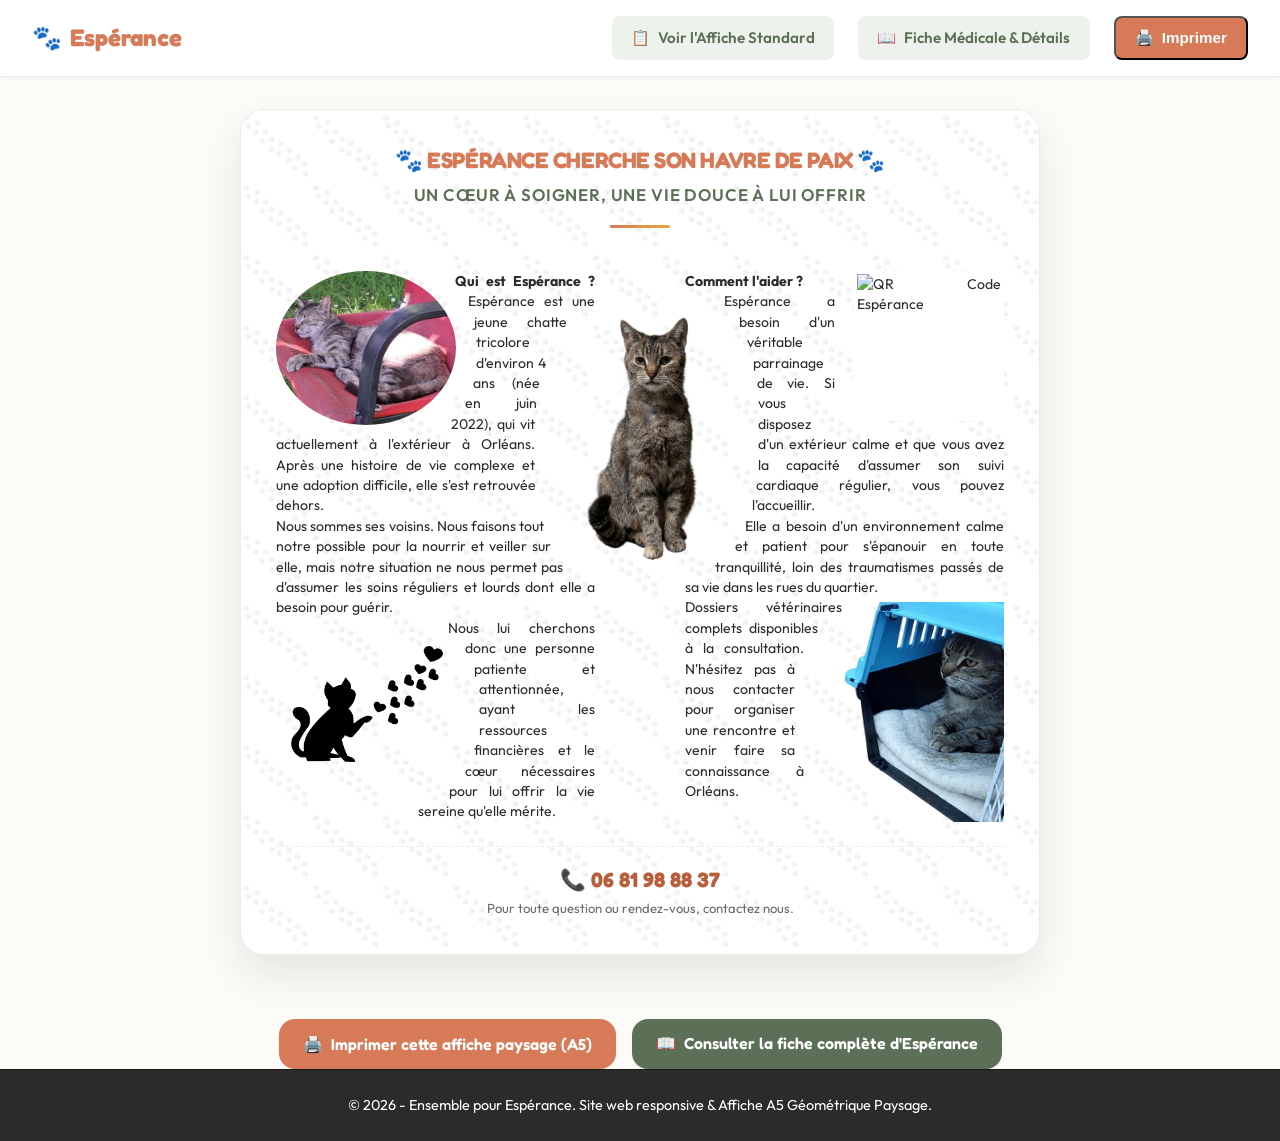
==== affiche_coins.html @ 39a7cecc "first commit" ====
<!DOCTYPE html>
<html lang="fr">

<head>
  <meta charset="UTF-8">
  <meta name="viewport" content="width=device-width, initial-scale=1.0">
  <title>🐾 ESPÉRANCE - HAVRE DE PAIX (Coins & Centre) 🐾</title>
  <meta name="description"
    content="Affiche de présentation alternative d'Espérance avec disposition aux coins et au centre pour un text wrap harmonieux.">
  <link rel="stylesheet" href="css/style.css">
  <!-- Bibliothèque de QR code CDN -->
  <script src="https://cdnjs.cloudflare.com/ajax/libs/qrcodejs/1.0.0/qrcode.min.js"
    integrity="sha512-CNgIRecGo7nOMXXjpixt97yIXEeq45ZhKvEGlI7Luw147IPQLZZx745PgK52dXG5yAA3NCjOzOESsYF3C8cxg=="
    crossorigin="anonymous" referrerpolicy="no-referrer"></script>
</head>

<body>

  <!-- En-tête (Non imprimable) -->
  <header class="site-header">
    <div class="site-logo">
      <span>🐾</span> Espérance
    </div>
    <nav class="nav-links">
      <a href="index.html" class="nav-btn secondary">
        <span>📋</span> Voir l'Affiche Standard
      </a>
      <a href="details.html" class="nav-btn secondary">
        <span>📖</span> Fiche Médicale & Détails
      </a>
      <button onclick="window.print()" class="nav-btn primary">
        <span>🖨️</span> Imprimer
      </button>
    </nav>
  </header>

  <!-- Layout Principal -->
  <main>
    <!-- Affiche A5 Géométrique Paysage -->
    <article class="flyer-corners" id="printable-flyer">

      <div class="flyer-corners-header">
        <h1 class="flyer-tagline" id="flyer-heading">🐾 ESPÉRANCE CHERCHE SON HAVRE DE PAIX 🐾</h1>
        <p class="flyer-sub" id="flyer-subtitle">Un cœur à soigner, une vie douce à lui offrir</p>
        <div class="divider"></div>
      </div>

      <!-- Structure 2 Colonnes + Image Centrale en Paysage -->
      <div class="two-columns-layout">

        <!-- Image Centrale Absolue Agrandie (Photo 1) - SANS bordure -->
        <div class="center-image-container">
          <img src="photo/1.png" alt="Espérance au centre" id="center-img">
        </div>

        <!-- Colonne Gauche -->
        <div class="column column-left">
          <!-- Cale Centrale Gauche pour text-wrap parfait -->
          <div class="center-spacer-left"></div>

          <!-- Paragraphe 1 : Coin Haut Gauche (Photo 3) -->
          <p id="history-p1">
            <img src="photo/3.jpg" alt="Espérance haut gauche" class="corner-img-top-left" id="top-left-img">
            <strong class="text-right">Qui est Espérance ?</strong>
            Espérance est une jeune chatte tricolore d'environ 4 ans (née en juin 2022), qui vit actuellement à
            l'extérieur à Orléans. Après une histoire de vie complexe et une adoption difficile, elle s'est retrouvée
            dehors.
          </p>

          <!-- Paragraphe 2 : Text-wrap automatique -->
          <p id="history-p2">
            Nous sommes ses voisins. Nous faisons tout notre possible pour la nourrir et veiller sur elle, mais notre
            situation ne nous permet pas d'assumer les soins réguliers et lourds dont elle a besoin pour guérir.
          </p>

          <!-- Paragraphe 3 : Coin Bas Gauche (Photo a) -->
          <p id="history-p3">
            <img src="photo/a.png" alt="Espérance bas gauche" class="corner-img-bottom-left" id="bottom-left-img">
            Nous lui cherchons donc une personne patiente et attentionnée, ayant les ressources financières et le cœur
            nécessaires pour lui offrir la vie sereine qu'elle mérite.
          </p>

        </div>

        <!-- Colonne Droite -->
        <div class="column column-right">
          <!-- Cale Centrale Droite pour text-wrap parfait -->
          <div class="center-spacer-right"></div>

          <!-- Paragraphe 1 : Coin Haut Droite (QR Code) -->
          <div class="corner-qr-top-right" id="qrcode-box"></div>
          <p id="help-p1">
            <strong>Comment l'aider ?</strong><br>
            Espérance a besoin d'un véritable parrainage de vie. Si vous disposez d'un extérieur calme et que vous avez
            la
            capacité d'assumer son suivi cardiaque régulier, vous pouvez l'accueillir.
          </p>

          <!-- Paragraphe 2 : Text-wrap automatique -->
          <p id="help-p2">
            Elle a besoin d'un environnement calme et patient pour s'épanouir en toute tranquillité, loin des
            traumatismes passés de sa vie dans les rues du quartier.
          </p>

          <!-- Paragraphe 3 : Coin Bas Droite (Photo 2) -->
          <p id="help-p3">
            <img src="photo/2.png" alt="Espérance bas droite" class="corner-img-bottom-right" id="bottom-right-img">
            Dossiers vétérinaires complets disponibles à la consultation. N'hésitez pas à nous contacter pour organiser
            une rencontre et venir faire sa connaissance à Orléans.
          </p>

        </div>

      </div>

      <!-- Pied de page -->
      <footer class="flyer-corners-footer">
        <p class="phone">📞 <span id="contact-number">06 81 98 88 37</span></p>
        <p class="note">Pour toute question ou rendez-vous, contactez nous.</p>
      </footer>

    </article>
  </main>

  <!-- Boutons de contrôle (Non imprimables) -->
  <div class="controls-container">
    <button onclick="window.print()" class="control-btn accent">
      <span>🖨️</span> Imprimer cette affiche paysage (A5)
    </button>
    <a href="details.html" class="control-btn">
      <span>📖</span> Consulter la fiche complète d'Espérance
    </a>
  </div>

  <!-- Pied de page global (Non imprimable) -->
  <footer class="site-footer">
    <p>© 2026 - Ensemble pour Espérance. Site web responsive & Affiche A5 Géométrique Paysage.</p>
  </footer>

  <script src="js/app.js"></script>
</body>

</html>
---- css/style.css ----
/* Importation des polices Google Fonts */
@import url('https://fonts.googleapis.com/css2?family=Fredoka:wght@300..700&family=Outfit:wght@300..900&display=swap');

/* Variables de thème et constantes */
:root {
  --font-title: 'Fredoka', system-ui, -apple-system, sans-serif;
  --font-body: 'Outfit', system-ui, -apple-system, sans-serif;

  /* Palette de couleurs chaudes et bienveillantes (inspirées du pelage tricolore d'Espérance) */
  --bg-main: #fcfbf7;
  --bg-card: #ffffff;
  --primary: #d67a57;
  /* Terracotta douce */
  --primary-light: #f5eae4;
  --primary-dark: #b85e3a;
  --secondary: #5b7056;
  /* Vert sauge apaisant */
  --secondary-light: #eef2ed;
  --accent: #e5a93c;
  /* Doré chaleureux */
  --text-dark: #2d2b2a;
  --text-light: #6e6a68;
  --border-color: #edebe7;

  /* Ombres premium */
  --shadow-sm: 0 2px 4px rgba(45, 43, 42, 0.04);
  --shadow-md: 0 10px 20px rgba(45, 43, 42, 0.06);
  --shadow-lg: 0 20px 40px rgba(45, 43, 42, 0.1);

  --radius-sm: 8px;
  --radius-md: 16px;
  --radius-lg: 24px;

  --transition: all 0.3s cubic-bezier(0.4, 0, 0.2, 1);
}

/* Reset et styles de base */
*,
*::before,
*::after {
  box-sizing: border-box;
  margin: 0;
  padding: 0;
}

body {
  font-family: var(--font-body);
  background-color: var(--bg-main);
  color: var(--text-dark);
  line-height: 1.6;
  min-height: 100vh;
  display: flex;
  flex-direction: column;
}

a {
  color: inherit;
  text-decoration: none;
}

/* En-tête de navigation du site (non imprimable) */
.site-header {
  background-color: var(--bg-card);
  border-bottom: 1px solid var(--border-color);
  padding: 1rem 2rem;
  display: flex;
  justify-content: space-between;
  align-items: center;
  position: sticky;
  top: 0;
  z-index: 100;
  box-shadow: var(--shadow-sm);
}

.site-logo {
  font-family: var(--font-title);
  font-size: 1.5rem;
  font-weight: 700;
  color: var(--primary);
  display: flex;
  align-items: center;
  gap: 0.5rem;
}

.nav-links {
  display: flex;
  gap: 1.5rem;
}

.nav-btn {
  padding: 0.6rem 1.2rem;
  border-radius: var(--radius-sm);
  font-weight: 600;
  font-size: 0.95rem;
  transition: var(--transition);
  display: inline-flex;
  align-items: center;
  gap: 0.5rem;
}

.nav-btn.secondary {
  background-color: var(--secondary-light);
  color: var(--secondary);
}

.nav-btn.secondary:hover {
  background-color: #e0e7df;
}

.nav-btn.primary {
  background-color: var(--primary);
  color: #ffffff;
}

.nav-btn.primary:hover {
  background-color: var(--primary-dark);
  transform: translateY(-1px);
}

/* Layout principal */
main {
  flex: 1;
  padding: 2rem 1.5rem;
  display: flex;
  justify-content: center;
  align-items: center;
  flex-direction: column;
  gap: 2rem;
}

/* Container de l'affiche / flyer */
.flyer-container {
  width: 100%;
  max-width: 560px;
  /* Équivalent à un ratio A5 sur écran large */
  background: var(--bg-card);
  border-radius: var(--radius-lg);
  box-shadow: var(--shadow-lg);
  border: 1px solid var(--border-color);
  padding: 2.5rem;
  position: relative;
  overflow: hidden;
  transition: var(--transition);
}

/* Filigrane décoratif */
.flyer-container::before {
  content: '🐾';
  position: absolute;
  top: -20px;
  right: -20px;
  font-size: 8rem;
  opacity: 0.03;
  pointer-events: none;
}

/* Titres et structure du flyer */
.flyer-header {
  text-align: center;
  margin-bottom: 1.5rem;
}

.flyer-tagline {
  font-family: var(--font-title);
  color: var(--primary);
  font-size: 1.4rem;
  font-weight: 700;
  line-height: 1.3;
  margin-bottom: 0.5rem;
  letter-spacing: -0.02em;
}

.flyer-sub {
  font-family: var(--font-body);
  color: var(--secondary);
  font-size: 1.05rem;
  font-weight: 600;
  text-transform: uppercase;
  letter-spacing: 0.05em;
}

/* Diviseur stylisé */
.divider {
  height: 3px;
  width: 60px;
  background: linear-gradient(90deg, var(--primary), var(--accent));
  margin: 1rem auto 1.5rem;
  border-radius: 2px;
}

/* Contenu du texte avec text wrap */
.flyer-content {
  font-size: 0.95rem;
  color: var(--text-dark);
  text-align: justify;
}

.section-title {
  font-family: var(--font-title);
  font-size: 1.15rem;
  color: var(--secondary);
  margin: 1.2rem 0 0.5rem;
  display: flex;
  align-items: center;
  gap: 0.4rem;
}

/* Image principale avec text wrap - SANS bordure */
.wrap-image-left {
  float: left;
  width: 140px;
  height: 140px;
  margin: 0.3rem 1.2rem 0.5rem 0;
  border-radius: var(--radius-md);
  object-fit: cover;
  border: none;
  shape-outside: margin-box;
}

.wrap-image-right {
  float: right;
  width: 140px;
  height: 140px;
  margin: 0.3rem 0 0.5rem 1.2rem;
  border-radius: var(--radius-md);
  object-fit: cover;
  border: none;
  shape-outside: margin-box;
}

/* Pied de page du flyer - Informations de contact et QR code */
.flyer-footer {
  margin-top: 1.8rem;
  padding-top: 1.5rem;
  border-top: 1.5px dashed var(--border-color);
  display: flex;
  justify-content: space-between;
  align-items: center;
  gap: 1.5rem;
}

.contact-info {
  flex: 1;
}

.contact-label {
  font-size: 0.8rem;
  text-transform: uppercase;
  color: var(--text-light);
  letter-spacing: 0.05em;
  font-weight: 600;
  margin-bottom: 0.2rem;
}

.contact-phone {
  font-family: var(--font-title);
  font-size: 1.25rem;
  color: var(--primary-dark);
  font-weight: 700;
  display: flex;
  align-items: center;
  gap: 0.4rem;
}

.contact-details {
  font-size: 0.85rem;
  color: var(--text-light);
  margin-top: 0.3rem;
  line-height: 1.4;
}

/* Zone du QR code - SANS bordure */
.qr-container {
  display: flex;
  flex-direction: column;
  align-items: center;
  gap: 0.3rem;
  background-color: var(--bg-main);
  padding: 0.6rem;
  border-radius: var(--radius-md);
  border: none;
  min-width: 100px;
  box-shadow: var(--shadow-sm);
  transition: var(--transition);
}

.qr-container:hover {
  transform: scale(1.03);
}

.qr-code {
  width: 76px;
  height: 76px;
  display: flex;
  justify-content: center;
  align-items: center;
  background: white;
  border-radius: var(--radius-sm);
}

.qr-code canvas,
.qr-code img {
  max-width: 100%;
  max-height: 100%;
}

.qr-label {
  font-size: 0.65rem;
  font-weight: 700;
  text-transform: uppercase;
  color: var(--secondary);
  letter-spacing: 0.02em;
  text-align: center;
}

/* ==========================================================================
   Affiche alternative : FORMAT PAYSAGE "Coins et Centre" XXL - SILHOUETTE ENTIÈRE
   ========================================================================== */

/* Container de l'affiche - Hauteur fluide sur le web */
.flyer-corners {
  width: 100%;
  max-width: 800px;
  min-height: 560px;
  height: auto;
  background-color: var(--bg-card);
  border-radius: var(--radius-lg);
  box-shadow: var(--shadow-lg);
  border: 1px solid var(--border-color);
  padding: 2.2rem;
  position: relative;
  overflow: hidden;
  transition: var(--transition);
  display: flex;
  flex-direction: column;
}

/* Fond filigrane personnalisé avec photo/b.png */
.flyer-corners::before {
  content: '';
  position: absolute;
  inset: 0;
  background-image: url('../photo/b.png');
  background-repeat: repeat;
  background-size: 70px;
  opacity: 0.06;
  pointer-events: none;
  z-index: 1;
}

.flyer-corners-header {
  position: relative;
  z-index: 2;
  text-align: center;
  margin-bottom: 1.2rem;
}

/* Disposition multi-colonnes en paysage */
.two-columns-layout {
  position: relative;
  z-index: 2;
  flex: 1;
  display: flex;
  justify-content: space-between;
  gap: 90px;
  /* Espace central */
  min-height: 440px;
  height: auto;
}

/* Image centrale XXL allongée (Photo 1) - Silhouette de chat assis visible en entier (contain), sans border-radius */
.center-image-container {
  position: absolute;
  left: 50%;
  top: 60px;
  /* Décalage vertical fixe coordonné avec le margin-top des cales */
  transform: translateX(-50%);
  /* Centrage horizontal uniquement */
  width: 170px;
  height: 260px;
  z-index: 10;
  pointer-events: none;
  display: flex;
  align-items: center;
  justify-content: center;
  background: transparent;
}

.center-image-container img {
  width: 100%;
  height: 100%;
  object-fit: contain;
  border: none;
  border-radius: 0 !important;
  box-shadow: none !important;
  background: transparent;
  margin-bottom: 3rem;
}

/* Colonnes */
.column {
  width: 355px;
  height: 100%;
  text-align: justify;
  font-size: 0.88rem;
  line-height: 1.45;
  color: var(--text-dark);
}

/* Cales centrales adaptées à la hauteur de 260px et à la silhouette de chat assis (elliptique verticale) */
.center-spacer-left {
  float: right;
  width: 60px;
  /* 40px empiètement + 20px sécurité */
  height: 260px;
  margin-top: 60px;
  /* Décalage coordonné pour débuter à la même hauteur que le chat */
  shape-outside: ellipse(60px 130px at 100% 55%);
  margin-left: 0.8rem;
}

.center-spacer-right {
  float: left;
  width: 60px;
  /* 40px empiètement + 20px sécurité */
  height: 260px;
  margin-top: 60px;
  /* Décalage coordonné pour débuter à la même hauteur que le chat */
  shape-outside: ellipse(60px 130px at 20% 50%);
  margin-right: 0.8rem;
}

/* Images de coins XXL et SANS bordures (130px et 120px) */
.corner-img-top-left {
  float: left;
  width: 180px;
  margin: 0 2rem 0.3rem 0;
  border-radius: 50%;
  object-fit: cover;
  border: none;
  shape-outside: circle(50%);
}

.text-right {
  display: block;
  text-align: right !important;
  word-spacing: 4px;
}

.corner-qr-top-right {
  float: right;
  width: 150px;
  height: 150px;
  margin: 0 0 0.3rem 1.2rem;
  background: white;
  border: none;
  border-radius: var(--radius-sm);
  padding: 0.2rem;
  display: flex;
  flex-direction: column;
  align-items: center;
  justify-content: center;
  shape-outside: margin-box;
}

.corner-qr-top-right canvas,
.corner-qr-top-right img {
  max-width: 100%;
  max-height: 100%;
}

.corner-img-bottom-left {
  float: left;
  width: 180px;
  margin: 0.3rem 1.8rem 0 0;
  object-fit: cover;
  border: none;
  shape-outside: circle(50%);
}

.corner-img-bottom-right {
  float: right;
  width: 180px;
  height: 220px;
  margin: 0.3rem 0 0 1.8rem;
  object-fit: cover;
  border: none;
  shape-outside: circle(50%);
}

/* Pied de page de l'affiche paysage */
.flyer-corners-footer {
  position: relative;
  z-index: 2;
  margin-top: 1.5rem;
  padding-top: 1rem;
  border-top: 1.5px dashed var(--border-color);
  text-align: center;
}

.flyer-corners-footer .phone {
  font-family: var(--font-title);
  font-size: 1.3rem;
  color: var(--primary-dark);
  font-weight: 700;
  margin-bottom: 0.1rem;
}

.flyer-corners-footer .note {
  font-size: 0.82rem;
  color: var(--text-light);
}

/* ==========================================
   Page de Détails
   ========================================== */
.details-container {
  width: 100%;
  max-width: 1000px;
  display: grid;
  grid-template-columns: 1fr;
  gap: 2rem;
  margin: 1.5rem auto;
}

@media (min-width: 768px) {
  .details-container {
    grid-template-columns: 1.2fr 1.8fr;
  }
}

/* Colonne de gauche - Fiche résumé */
.profile-card {
  background: var(--bg-card);
  border-radius: var(--radius-lg);
  border: 1px solid var(--border-color);
  box-shadow: var(--shadow-md);
  padding: 2rem;
  display: flex;
  flex-direction: column;
  align-items: center;
  text-align: center;
  position: sticky;
  top: 90px;
  height: fit-content;
}

.profile-avatar-container {
  position: relative;
  margin-bottom: 1.5rem;
}

.profile-avatar {
  width: 160px;
  height: 160px;
  border-radius: 50%;
  object-fit: cover;
  border: none;
  box-shadow: var(--shadow-md);
}

.profile-badge {
  position: absolute;
  bottom: 5px;
  right: 5px;
  background: var(--accent);
  color: white;
  font-size: 1.2rem;
  padding: 0.4rem;
  border-radius: 50%;
  line-height: 1;
  box-shadow: var(--shadow-sm);
}

.profile-name {
  font-family: var(--font-title);
  font-size: 2rem;
  color: var(--text-dark);
  margin-bottom: 0.2rem;
}

.profile-subtitle {
  font-size: 0.95rem;
  color: var(--primary);
  font-weight: 600;
  margin-bottom: 1.5rem;
}

.profile-info-list {
  width: 100%;
  border-top: 1px solid var(--border-color);
  border-bottom: 1px solid var(--border-color);
  padding: 1.5rem 0;
  margin-bottom: 1.5rem;
  display: flex;
  flex-direction: column;
  gap: 0.8rem;
}

.profile-info-item {
  display: flex;
  justify-content: space-between;
  font-size: 0.95rem;
}

.profile-info-label {
  color: var(--text-light);
  font-weight: 500;
}

.profile-info-value {
  font-weight: 600;
  color: var(--text-dark);
}

.contact-card-btn {
  width: 100%;
  background: var(--primary);
  color: white;
  padding: 0.9rem;
  border-radius: var(--radius-md);
  font-family: var(--font-title);
  font-size: 1.1rem;
  font-weight: 600;
  display: flex;
  align-items: center;
  justify-content: center;
  gap: 0.5rem;
  box-shadow: 0 4px 12px rgba(214, 122, 87, 0.2);
  transition: var(--transition);
}

.contact-card-btn:hover {
  background: var(--primary-dark);
  transform: translateY(-2px);
  box-shadow: 0 6px 16px rgba(214, 122, 87, 0.3);
}

/* Colonne de droite - Contenu détaillé */
.details-content {
  display: flex;
  flex-direction: column;
  gap: 2rem;
}

.details-section {
  background: var(--bg-card);
  border-radius: var(--radius-lg);
  border: 1px solid var(--border-color);
  box-shadow: var(--shadow-md);
  padding: 2.2rem;
}

.details-section-title {
  font-family: var(--font-title);
  font-size: 1.4rem;
  color: var(--secondary);
  margin-bottom: 1.2rem;
  display: flex;
  align-items: center;
  gap: 0.5rem;
  border-bottom: 2px solid var(--secondary-light);
  padding-bottom: 0.5rem;
}

.details-section p {
  color: var(--text-dark);
  font-size: 1rem;
  margin-bottom: 1rem;
  text-align: justify;
}

/* Grille de besoins spécifiques */
.requirements-grid {
  display: grid;
  grid-template-columns: 1fr;
  gap: 1.2rem;
  margin-top: 1rem;
}

.requirement-card {
  background: var(--bg-main);
  padding: 1.2rem;
  border-radius: var(--radius-md);
  border-left: 4px solid var(--secondary);
  display: flex;
  flex-direction: column;
  gap: 0.4rem;
}

.requirement-label {
  font-family: var(--font-title);
  font-size: 1.05rem;
  color: var(--secondary);
  font-weight: 600;
}

.requirement-desc {
  font-size: 0.92rem;
  color: var(--text-light);
  line-height: 1.5;
}

/* Bilan de santé : points rassurants / points de vigilance */
.health-container {
  display: grid;
  grid-template-columns: 1fr;
  gap: 1.5rem;
  margin-top: 1rem;
}

@media (min-width: 992px) {
  .health-container {
    grid-template-columns: 1fr 1fr;
  }
}

.health-block {
  padding: 1.2rem;
  border-radius: var(--radius-md);
  height: 100%;
}

.health-block.reassuring {
  background-color: var(--secondary-light);
  border: 1px solid #d3decb;
}

.health-block.warning {
  background-color: var(--primary-light);
  border: 1px solid #f2d9ce;
}

.health-block-title {
  font-family: var(--font-title);
  font-size: 1.1rem;
  margin-bottom: 0.8rem;
  display: flex;
  align-items: center;
  gap: 0.4rem;
}

.health-block.reassuring .health-block-title {
  color: var(--secondary);
}

.health-block.warning .health-block-title {
  color: var(--primary-dark);
}

.health-list {
  list-style: none;
  display: flex;
  flex-direction: column;
  gap: 0.6rem;
}

.health-list-item {
  font-size: 0.92rem;
  line-height: 1.4;
  position: relative;
  padding-left: 1.2rem;
  color: var(--text-dark);
}

.health-list-item::before {
  position: absolute;
  left: 0;
  top: 2px;
}

.health-block.reassuring .health-list-item::before {
  content: '✓';
  color: var(--secondary);
  font-weight: bold;
}

.health-block.warning .health-list-item::before {
  content: '⚠';
  color: var(--primary);
  font-weight: bold;
}

.health-care-list {
  display: flex;
  flex-direction: column;
  gap: 0.8rem;
}

.health-care-item {
  border-bottom: 1px solid rgba(214, 122, 87, 0.15);
  padding-bottom: 0.8rem;
}

.health-care-item:last-child {
  border-bottom: none;
  padding-bottom: 0;
}

.health-care-label {
  font-weight: 700;
  color: var(--primary-dark);
  font-size: 0.95rem;
  margin-bottom: 0.15rem;
}

.health-care-desc {
  font-size: 0.9rem;
  color: var(--text-dark);
}

/* Galerie photo responsive */
.gallery-grid {
  display: grid;
  grid-template-columns: repeat(2, 1fr);
  gap: 1rem;
  margin-top: 1rem;
}

@media (min-width: 576px) {
  .gallery-grid {
    grid-template-columns: repeat(4, 1fr);
  }
}

.gallery-item {
  position: relative;
  aspect-ratio: 1;
  overflow: hidden;
  border-radius: var(--radius-md);
  border: none;
  cursor: pointer;
  box-shadow: var(--shadow-sm);
  transition: var(--transition);
}

.gallery-item img {
  width: 100%;
  height: 100%;
  object-fit: cover;
  transition: transform 0.5s ease;
}

.gallery-item::after {
  content: '🔍';
  position: absolute;
  inset: 0;
  background: rgba(45, 43, 42, 0.4);
  display: flex;
  align-items: center;
  justify-content: center;
  font-size: 1.5rem;
  opacity: 0;
  transition: var(--transition);
}

.gallery-item:hover::after {
  opacity: 1;
}

.gallery-item:hover img {
  transform: scale(1.08);
}

/* Lightbox pour la galerie */
.lightbox {
  position: fixed;
  inset: 0;
  background: rgba(45, 43, 42, 0.95);
  z-index: 1000;
  display: none;
  align-items: center;
  justify-content: center;
  padding: 2rem;
}

.lightbox.active {
  display: flex;
}

.lightbox-content {
  max-width: 90%;
  max-height: 80%;
  border-radius: var(--radius-md);
  overflow: hidden;
  border: 3px solid white;
  box-shadow: var(--shadow-lg);
}

.lightbox-content img {
  display: block;
  max-width: 100%;
  max-height: 80vh;
  object-fit: contain;
}

.lightbox-close {
  position: absolute;
  top: 20px;
  right: 20px;
  color: white;
  font-size: 2.5rem;
  cursor: pointer;
  background: none;
  border: none;
  transition: var(--transition);
}

.lightbox-close:hover {
  transform: scale(1.1);
  color: var(--primary-light);
}

/* Footer Global (non imprimable) */
.site-footer {
  background-color: var(--text-dark);
  color: #ffffff;
  text-align: center;
  padding: 1.5rem;
  font-size: 0.9rem;
  margin-top: auto;
  border-top: 1px solid #1a1a1a;
}

/* Boutons de contrôle (non imprimable) */
.controls-container {
  display: flex;
  justify-content: center;
  gap: 1rem;
  margin-top: 2rem;
}

.control-btn {
  background: var(--secondary);
  color: white;
  border: none;
  padding: 0.75rem 1.5rem;
  border-radius: var(--radius-md);
  font-family: var(--font-title);
  font-size: 1rem;
  font-weight: 600;
  cursor: pointer;
  display: flex;
  align-items: center;
  gap: 0.5rem;
  transition: var(--transition);
  box-shadow: var(--shadow-sm);
}

.control-btn:hover {
  background: #475843;
  transform: translateY(-2px);
  box-shadow: var(--shadow-md);
}

.control-btn.accent {
  background: var(--primary);
}

.control-btn.accent:hover {
  background: var(--primary-dark);
}

/* ==========================================================================
   STYLE D'IMPRESSION COMPACT FIABLE ET FLUIDE (BLOCKS ET FLOATS - SANS COUPURE)
   ========================================================================== */
@media print {

  /* Forcer les dimensions A5 Paysage à l'impression avec marges minimales de 1.5mm */
  @page {
    size: A5 landscape;
    margin: 1.5mm;
  }

  /* Cacher les éléments non imprimables */
  .site-header,
  .site-footer,
  .controls-container,
  .site-logo,
  .nav-links,
  button,
  .nav-btn {
    display: none !important;
  }

  body {
    background-color: #ffffff !important;
    color: #000000 !important;
    font-size: 7pt !important;
    /* Légère réduction pour s'assurer que tout le texte rentre */
    min-height: auto !important;
    display: block !important;
    padding: 0 !important;
    margin: 0 !important;
  }

  main {
    padding: 0 !important;
    display: block !important;
  }

  /* Le flyer s'adapte en hauteur automatique sans coupure */
  .flyer-corners {
    display: block !important;
    /* Rendu block au lieu de flex */
    max-width: 100% !important;
    width: 100% !important;
    height: auto !important;
    min-height: 100% !important;
    overflow: visible !important;
    /* Permet d'afficher tout le contenu */
    padding: 0.4rem 0.8rem 0.2rem 0.8rem !important;
    margin: 0 !important;
    background: transparent !important;
  }

  .flyer-corners::before {
    opacity: 0.03 !important;
  }

  .flyer-corners-header {
    margin-bottom: 0.15rem !important;
    display: block !important;
  }

  .flyer-tagline {
    font-size: 11pt !important;
    color: #000000 !important;
  }

  .flyer-sub {
    font-size: 8pt !important;
    color: #555555 !important;
  }

  .divider {
    height: 1.5px !important;
    width: 40px !important;
    background: #000000 !important;
    margin: 0.15rem auto !important;
    display: block !important;
  }

  /* Zone des colonnes : hauteur automatique pour éviter la coupure de texte */
  .two-columns-layout {
    display: block !important;
    width: 100% !important;
    height: auto !important;
    /* Passage en hauteur automatique pour que tout s'affiche */
    min-height: 250px !important;
    position: relative !important;
    margin-bottom: 10px !important;
  }

  /* Image centrale compactée à l'impression (120px x 180px) */
  .center-image-container {
    position: absolute !important;
    left: 50% !important;
    top: 35px !important;
    /* Position fixe par rapport au haut du texte */
    transform: translateX(-50%) !important;
    width: 120px !important;
    /* Dimensions plus compactes pour l'impression */
    height: 180px !important;
    z-index: 10 !important;
    display: flex !important;
  }

  .center-image-container img {
    width: 100% !important;
    height: 100% !important;
    object-fit: contain !important;
  }

  .column {
    display: block !important;
    font-size: 7pt !important;
    line-height: 1.3 !important;
  }

  .column-left {
    float: left !important;
    width: 44% !important;
    /* Espace de 12% au milieu */
  }

  .column-right {
    float: right !important;
    width: 44% !important;
  }

  /* Cales d'impression adaptées à la hauteur du chat de 180px */
  .center-spacer-left {
    float: right !important;
    width: 40px !important;
    /* Largeur d'évitement réduite */
    height: 180px !important;
    margin-top: 35px !important;
    /* Alignée avec le haut du chat */
    shape-outside: ellipse(40px 90px at 100% 50%) !important;
    margin-left: 0.5rem !important;
  }

  .center-spacer-right {
    float: left !important;
    width: 40px !important;
    /* Largeur d'évitement réduite */
    height: 180px !important;
    margin-top: 35px !important;
    /* Alignée avec le haut du chat */
    shape-outside: ellipse(40px 90px at 0% 50%) !important;
    margin-right: 0.5rem !important;
  }

  /* Images de coins compactées à l'impression */
  .corner-img-top-left,
  .corner-img-bottom-left,
  .corner-img-bottom-right {
    width: 85px !important;
    /* Dimensions réduites à 85px */
    height: 85px !important;
  }

  .corner-qr-top-right {
    width: 90px !important;
    /* QR code compact de 90px */
    height: 90px !important;
    padding: 0 !important;
  }

  /* Pied de page imprimé positionné de façon fiable avec clear: both */
  .flyer-corners-footer {
    display: block !important;
    position: relative !important;
    clear: both !important;
    /* Annule les floats et force l'affichage en bas */
    margin-top: 5px !important;
    padding-top: 0.2rem !important;
    border-top: 1px dashed #666666 !important;
  }

  .flyer-corners-footer .phone {
    font-size: 10pt !important;
    color: #000000 !important;
    margin-bottom: 0 !important;
  }

  .flyer-corners-footer .note {
    font-size: 6.8pt !important;
  }
}
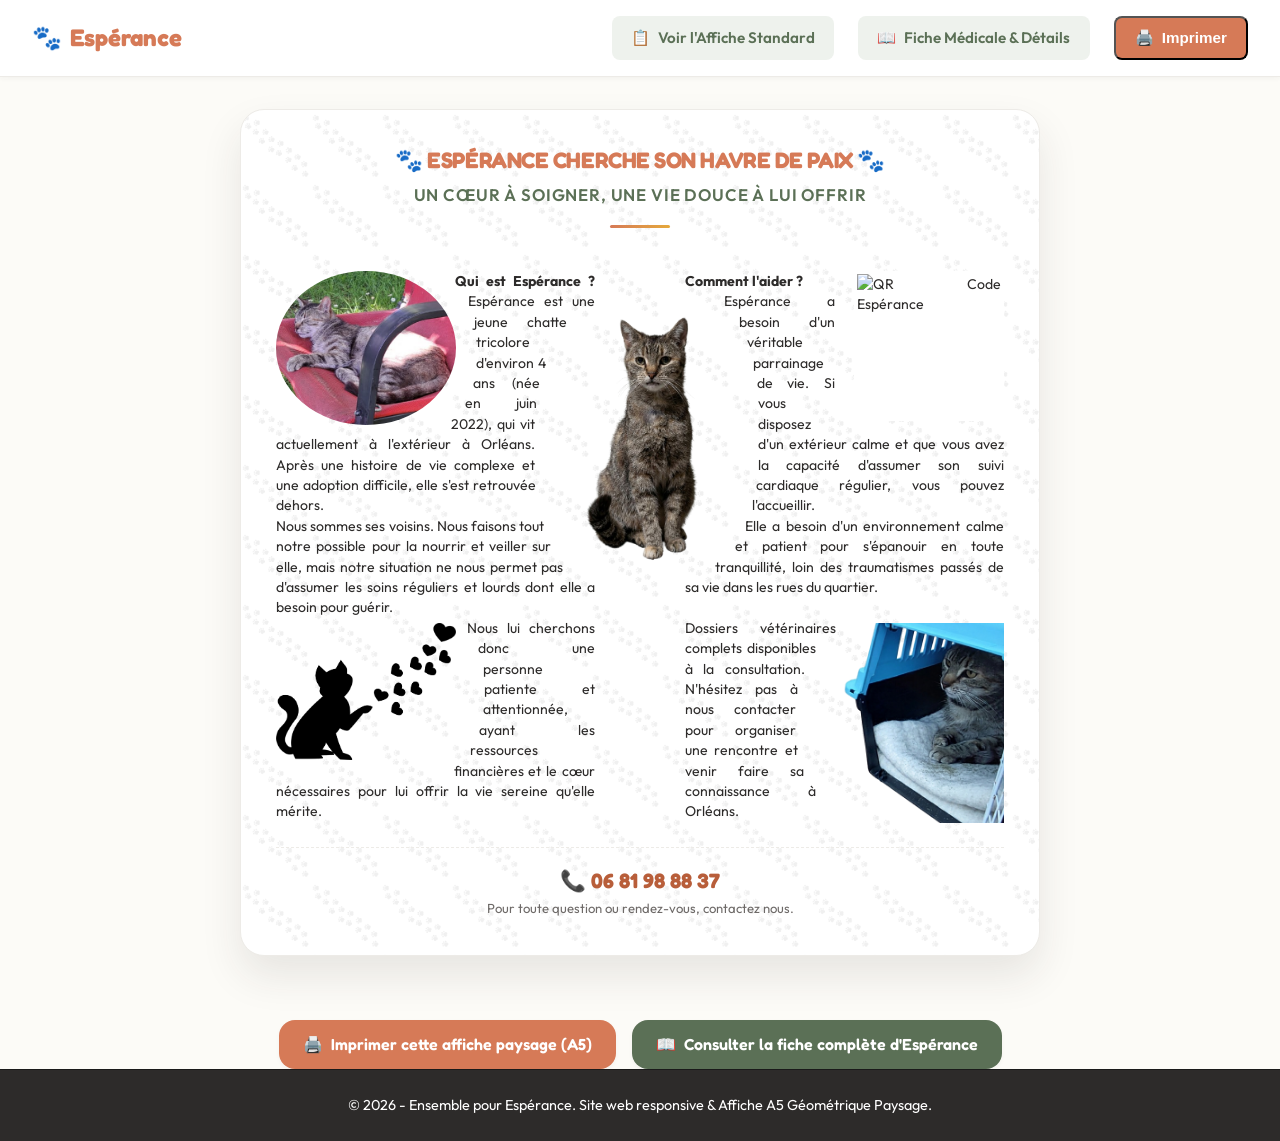
==== commit bd60a203: "feat: implement dynamic data loading, QR code generation, and lightbox functionality for flyer pages" ====
--- a/affiche_coins.html
+++ b/affiche_coins.html
@@ -101,6 +101,7 @@
             Elle a besoin d'un environnement calme et patient pour s'épanouir en toute tranquillité, loin des
             traumatismes passés de sa vie dans les rues du quartier.
           </p>
+          <br>
 
           <!-- Paragraphe 3 : Coin Bas Droite (Photo 2) -->
           <p id="help-p3">
--- a/css/style.css
+++ b/css/style.css
@@ -472,7 +472,7 @@
 .corner-img-bottom-left {
   float: left;
   width: 180px;
-  margin: 0.3rem 1.8rem 0 0;
+  margin: 0.3rem 2.8rem 0.3rem 0;
   object-fit: cover;
   border: none;
   shape-outside: circle(50%);
@@ -481,7 +481,7 @@
 .corner-img-bottom-right {
   float: right;
   width: 180px;
-  height: 220px;
+  height: 200px;
   margin: 0.3rem 0 0 1.8rem;
   object-fit: cover;
   border: none;
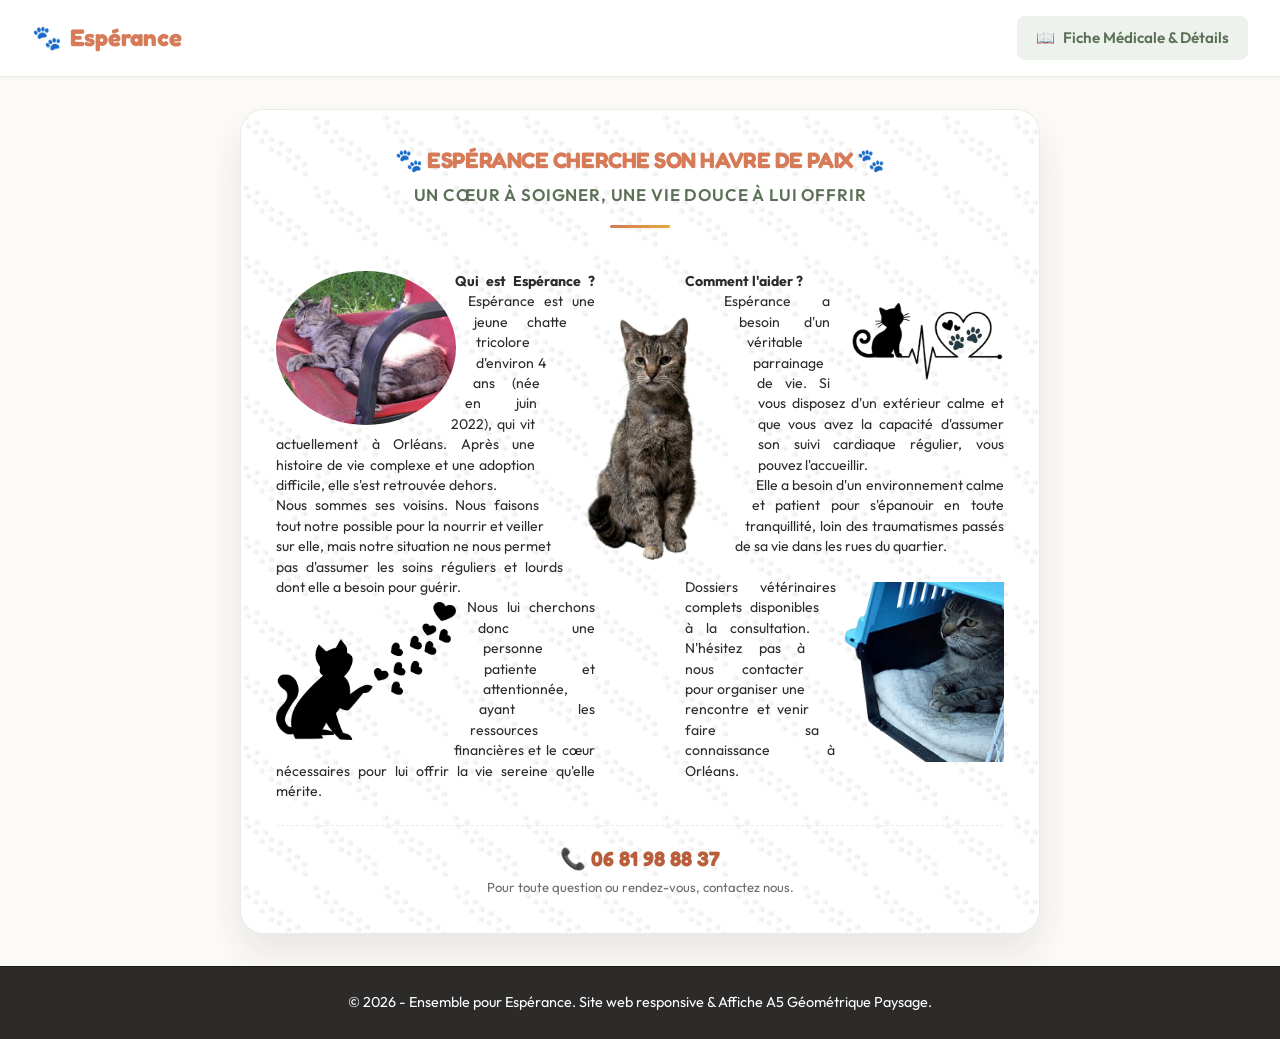
==== commit db64fd58: "feat: add CSS styling, new display page, and content updates for cat flyers" ====
--- a/affiche_coins.html
+++ b/affiche_coins.html
@@ -23,14 +23,8 @@
     </div>
     <nav class="nav-links">
       <a href="index.html" class="nav-btn secondary">
-        <span>📋</span> Voir l'Affiche Standard
-      </a>
-      <a href="details.html" class="nav-btn secondary">
         <span>📖</span> Fiche Médicale & Détails
       </a>
-      <button onclick="window.print()" class="nav-btn primary">
-        <span>🖨️</span> Imprimer
-      </button>
     </nav>
   </header>
 
@@ -62,8 +56,8 @@
           <p id="history-p1">
             <img src="photo/3.jpg" alt="Espérance haut gauche" class="corner-img-top-left" id="top-left-img">
             <strong class="text-right">Qui est Espérance ?</strong>
-            Espérance est une jeune chatte tricolore d'environ 4 ans (née en juin 2022), qui vit actuellement à
-            l'extérieur à Orléans. Après une histoire de vie complexe et une adoption difficile, elle s'est retrouvée
+            Espérance est une jeune chatte tricolore d'environ 4 ans (née en juin 2022), qui vit actuellement à Orléans.
+            Après une histoire de vie complexe et une adoption difficile, elle s'est retrouvée
             dehors.
           </p>
 
@@ -87,8 +81,11 @@
           <!-- Cale Centrale Droite pour text-wrap parfait -->
           <div class="center-spacer-right"></div>
 
-          <!-- Paragraphe 1 : Coin Haut Droite (QR Code) -->
-          <div class="corner-qr-top-right" id="qrcode-box"></div>
+          <!-- Photo coin haut droite (remplace le QR code) -->
+          <div id="qrcode-box" style="display:none;"></div>
+          <div class="corner-top-right">
+            <img src="photo/chatcoeur.png" alt="Espérance - coin haut droite">
+          </div>
           <p id="help-p1">
             <strong>Comment l'aider ?</strong><br>
             Espérance a besoin d'un véritable parrainage de vie. Si vous disposez d'un extérieur calme et que vous avez
@@ -123,15 +120,7 @@
     </article>
   </main>
 
-  <!-- Boutons de contrôle (Non imprimables) -->
-  <div class="controls-container">
-    <button onclick="window.print()" class="control-btn accent">
-      <span>🖨️</span> Imprimer cette affiche paysage (A5)
-    </button>
-    <a href="details.html" class="control-btn">
-      <span>📖</span> Consulter la fiche complète d'Espérance
-    </a>
-  </div>
+
 
   <!-- Pied de page global (Non imprimable) -->
   <footer class="site-footer">
--- a/css/style.css
+++ b/css/style.css
@@ -451,11 +451,8 @@
   float: right;
   width: 150px;
   height: 150px;
-  margin: 0 0 0.3rem 1.2rem;
   background: white;
   border: none;
-  border-radius: var(--radius-sm);
-  padding: 0.2rem;
   display: flex;
   flex-direction: column;
   align-items: center;
@@ -468,6 +465,25 @@
   max-width: 100%;
   max-height: 100%;
 }
+
+/* Photo coin haut droite avec fondu progressif sur tous les côtés */
+.corner-top-right {
+  float: right;
+  width: 155px;
+  margin: 1.5rem 0 0.5rem 1.2rem;
+  shape-outside: margin-box;
+  overflow: hidden;
+  border-radius: var(--radius-sm);
+}
+
+.corner-top-right img {
+  width: 100%;
+  height: 100%;
+  object-fit: cover;
+  object-position: center top;
+  display: block;
+}
+
 
 .corner-img-bottom-left {
   float: left;
@@ -481,8 +497,8 @@
 .corner-img-bottom-right {
   float: right;
   width: 180px;
-  height: 200px;
-  margin: 0.3rem 0 0 1.8rem;
+  height: 180px;
+  margin: 0.3rem 0 0 1.5rem;
   object-fit: cover;
   border: none;
   shape-outside: circle(50%);
@@ -540,9 +556,15 @@
   flex-direction: column;
   align-items: center;
   text-align: center;
-  position: sticky;
-  top: 90px;
+  position: static; /* pas de sticky sur mobile */
   height: fit-content;
+}
+
+@media (min-width: 768px) {
+  .profile-card {
+    position: sticky;
+    top: 90px;
+  }
 }
 
 .profile-avatar-container {
@@ -552,9 +574,6 @@
 
 .profile-avatar {
   width: 160px;
-  height: 160px;
-  border-radius: 50%;
-  object-fit: cover;
   border: none;
   box-shadow: var(--shadow-md);
 }
@@ -862,11 +881,11 @@
   transform: scale(1.08);
 }
 
-/* Lightbox pour la galerie */
+/* Lightbox / Diaporama */
 .lightbox {
   position: fixed;
   inset: 0;
-  background: rgba(45, 43, 42, 0.95);
+  background: rgba(20, 18, 17, 0.96);
   z-index: 1000;
   display: none;
   align-items: center;
@@ -878,13 +897,17 @@
   display: flex;
 }
 
+/* Contenu central (image ou vidéo) */
 .lightbox-content {
-  max-width: 90%;
-  max-height: 80%;
+  max-width: min(90vw, 900px);
+  max-height: 80vh;
   border-radius: var(--radius-md);
   overflow: hidden;
-  border: 3px solid white;
   box-shadow: var(--shadow-lg);
+  position: relative;
+  display: flex;
+  align-items: center;
+  justify-content: center;
 }
 
 .lightbox-content img {
@@ -892,24 +915,168 @@
   max-width: 100%;
   max-height: 80vh;
   object-fit: contain;
-}
-
+  border-radius: var(--radius-md);
+}
+
+/* Wrapper vidéo YouTube dans la lightbox */
+.lightbox-video-wrapper {
+  display: none;
+  width: min(92vw, 560px);
+  height: min(88vh, 996px);
+  /* format portrait Shorts 9:16 — plus grand */
+  border-radius: var(--radius-lg);
+  overflow: hidden;
+  background: #000;
+}
+
+/* Carte vidéo YouTube (remplacement de l'iframe bloqué en file://) */
+.lb-video-card {
+  position: relative;
+  width: 100%;
+  border-radius: var(--radius-lg);
+  overflow: hidden;
+  box-shadow: var(--shadow-lg);
+}
+
+.lb-video-thumb {
+  display: block;
+  width: 100%;
+  height: auto;
+  object-fit: cover;
+  filter: brightness(0.65);
+}
+
+.lb-video-overlay {
+  position: absolute;
+  inset: 0;
+  display: flex;
+  flex-direction: column;
+  align-items: center;
+  justify-content: center;
+  gap: 1.2rem;
+  padding: 2rem;
+}
+
+.lb-video-title {
+  color: white;
+  font-family: var(--font-title);
+  font-size: 1.3rem;
+  font-weight: 700;
+  text-align: center;
+  text-shadow: 0 2px 8px rgba(0, 0, 0, 0.6);
+}
+
+.lb-video-btn {
+  display: inline-flex;
+  align-items: center;
+  gap: 0.7rem;
+  background: var(--primary);
+  color: white;
+  font-family: var(--font-title);
+  font-size: 1.1rem;
+  font-weight: 700;
+  padding: 0.8rem 1.6rem;
+  border-radius: 2rem;
+  text-decoration: none;
+  box-shadow: 0 4px 16px rgba(214, 122, 87, 0.5);
+  transition: var(--transition);
+}
+
+.lb-video-btn:hover {
+  background: var(--primary-dark);
+  transform: scale(1.05);
+  box-shadow: 0 6px 20px rgba(214, 122, 87, 0.6);
+}
+
+/* Bouton fermeture */
 .lightbox-close {
   position: absolute;
-  top: 20px;
-  right: 20px;
+  top: 1rem;
+  right: 1.2rem;
   color: white;
   font-size: 2.5rem;
   cursor: pointer;
   background: none;
   border: none;
+  line-height: 1;
   transition: var(--transition);
+  z-index: 10;
 }
 
 .lightbox-close:hover {
-  transform: scale(1.1);
+  transform: scale(1.15);
   color: var(--primary-light);
 }
+
+/* Compteur (ex: 3 / 11) */
+.lightbox-counter {
+  position: absolute;
+  top: 1.1rem;
+  left: 50%;
+  transform: translateX(-50%);
+  color: rgba(255, 255, 255, 0.75);
+  font-size: 0.9rem;
+  font-family: var(--font-body);
+  font-weight: 600;
+  letter-spacing: 0.05em;
+  pointer-events: none;
+}
+
+/* Flèches de navigation */
+.lightbox-nav {
+  position: absolute;
+  top: 50%;
+  transform: translateY(-50%);
+  background: rgba(255, 255, 255, 0.12);
+  border: none;
+  color: white;
+  font-size: 3rem;
+  line-height: 1;
+  padding: 0.5rem 0.9rem;
+  cursor: pointer;
+  border-radius: var(--radius-md);
+  transition: var(--transition);
+  z-index: 10;
+  user-select: none;
+}
+
+.lightbox-nav:hover {
+  background: rgba(255, 255, 255, 0.28);
+  transform: translateY(-50%) scale(1.05);
+}
+
+.lightbox-prev {
+  left: 1rem;
+}
+
+.lightbox-next {
+  right: 1rem;
+}
+
+/* Bouton ▶ sur les vignettes vidéo */
+.gallery-item-video {
+  position: relative;
+}
+
+.gallery-play-btn {
+  position: absolute;
+  inset: 0;
+  display: flex;
+  align-items: center;
+  justify-content: center;
+  font-size: 2.2rem;
+  color: white;
+  background: rgba(20, 18, 17, 0.42);
+  border-radius: var(--radius-md);
+  pointer-events: none;
+  transition: var(--transition);
+}
+
+.gallery-item-video:hover .gallery-play-btn {
+  background: rgba(214, 122, 87, 0.65);
+  font-size: 2.6rem;
+}
+
 
 /* Footer Global (non imprimable) */
 .site-footer {
@@ -962,6 +1129,55 @@
 }
 
 /* ==========================================================================
+   BOUTON FLOTTANT MOBILE — Appel rapide (hors écran du btn principal)
+   ========================================================================== */
+
+/* Caché par défaut sur tous les écrans */
+.floating-contact-btn {
+  display: none;
+}
+
+/* Activé uniquement sur mobile (< 768px) */
+@media (max-width: 767px) {
+  .floating-contact-btn {
+    display: flex;
+    align-items: center;
+    gap: 0.5rem;
+    position: fixed;
+    bottom: 1.5rem;
+    right: 1.5rem;
+    z-index: 999;
+    background: var(--primary);
+    color: #ffffff;
+    font-family: var(--font-title);
+    font-size: 1rem;
+    font-weight: 700;
+    padding: 0.75rem 1.4rem;
+    border-radius: 50px;
+    box-shadow: 0 6px 20px rgba(214, 122, 87, 0.45);
+    text-decoration: none;
+    /* Caché par défaut : glissé en bas hors écran */
+    transform: translateY(120%);
+    opacity: 0;
+    pointer-events: none;
+    transition: transform 0.35s cubic-bezier(0.34, 1.56, 0.64, 1),
+                opacity 0.25s ease;
+  }
+
+  /* Visible quand le bouton principal n'est plus à l'écran */
+  .floating-contact-btn--visible {
+    transform: translateY(0);
+    opacity: 1;
+    pointer-events: auto;
+  }
+
+  .floating-contact-btn:active {
+    transform: translateY(2px) scale(0.97);
+    box-shadow: 0 3px 10px rgba(214, 122, 87, 0.3);
+  }
+}
+
+/* ==========================================================================
    STYLE D'IMPRESSION COMPACT FIABLE ET FLUIDE (BLOCKS ET FLOATS - SANS COUPURE)
    ========================================================================== */
 @media print {
@@ -978,6 +1194,7 @@
   .controls-container,
   .site-logo,
   .nav-links,
+  .floating-contact-btn,
   button,
   .nav-btn {
     display: none !important;
